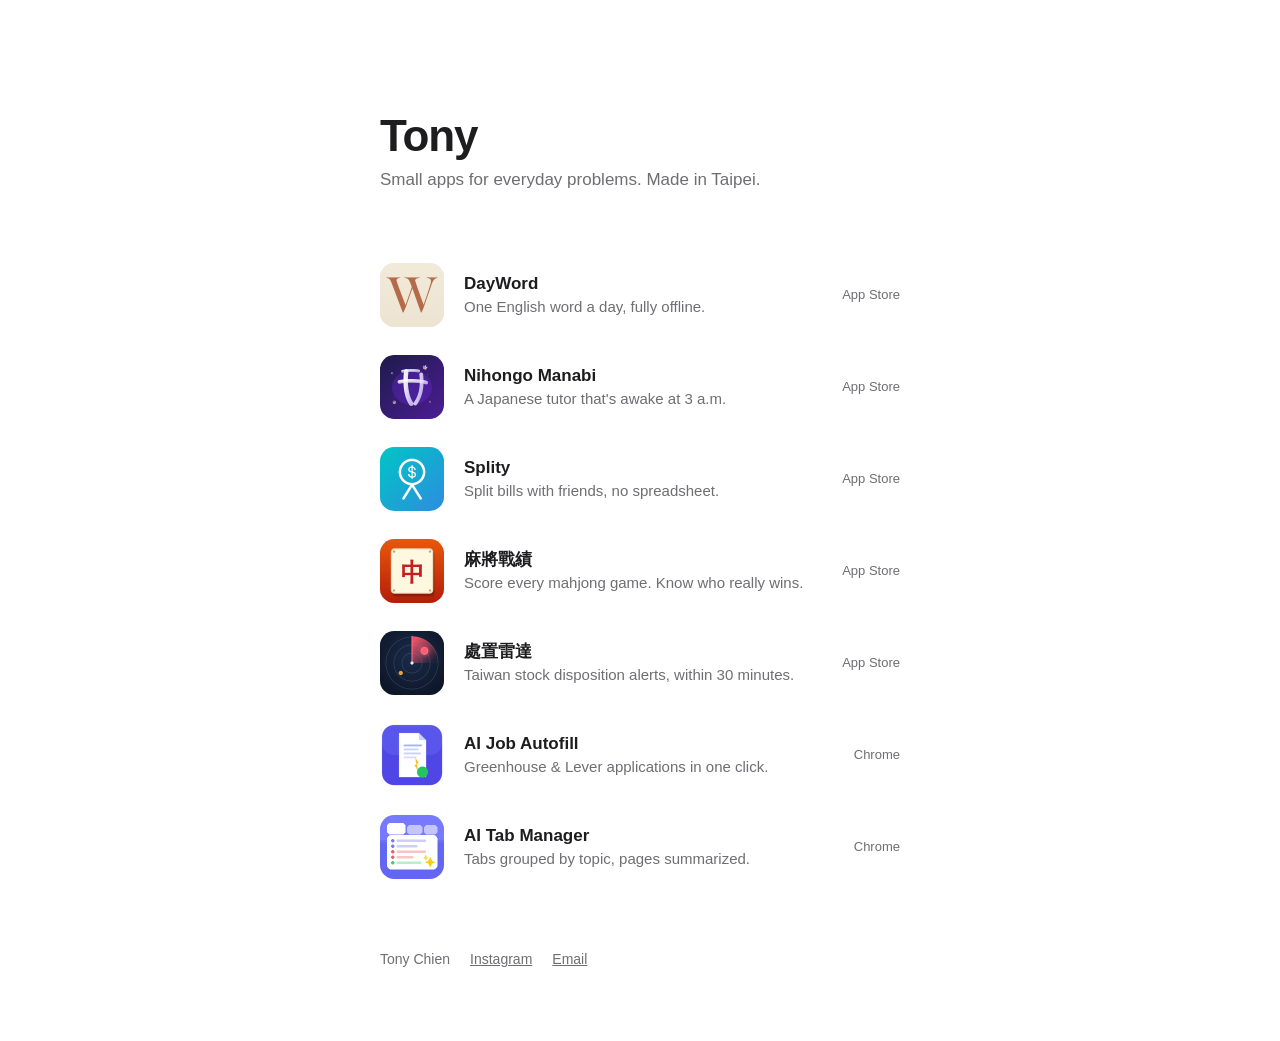
==== index.html @ 63f9766a "Cache-bust stylesheet Claude-Session: https://claude.ai/code/session_01DX9Jhdo5XYWZD6kGoF7Sya" ====
<!doctype html>
<html lang="en">
<head>
  <meta charset="utf-8">
  <meta name="viewport" content="width=device-width, initial-scale=1">
  <title>Tony — Apps</title>
  <meta name="description" content="Small apps by Tony (arlong): DayWord, Nihongo Manabi, Splity, 麻將戰績, 處置雷達, and two Chrome extensions.">
  <meta name="theme-color" content="#ffffff">
  <link rel="icon" type="image/png" href="favicon.png">
  <link rel="canonical" href="https://arlong6.github.io/">
  <meta property="og:type" content="website">
  <meta property="og:title" content="Tony — Apps">
  <meta property="og:description" content="Small apps for everyday problems. iOS apps and Chrome extensions by Tony (arlong).">
  <meta property="og:url" content="https://arlong6.github.io/">
  <meta property="og:image" content="https://arlong6.github.io/og.png">
  <meta property="og:image:width" content="1200">
  <meta property="og:image:height" content="630">
  <meta name="twitter:card" content="summary_large_image">
  <link rel="stylesheet" href="style.css?v=2">
</head>
<body>
  <main>
    <h1>Tony</h1>
    <p class="lede">Small apps for everyday problems. Made in Taipei.</p>

    <ul class="apps">
      <li><a href="https://apps.apple.com/app/id6763968236" rel="noopener">
        <img src="icons/dayword.png" alt="" width="56" height="56">
        <span class="text"><b>DayWord</b><span>One English word a day, fully offline.</span></span>
        <span class="store">App Store</span>
      </a></li>
      <li><a href="https://apps.apple.com/app/id6760352124" rel="noopener">
        <img src="icons/nihongo-manabi.png" alt="" width="56" height="56">
        <span class="text"><b>Nihongo Manabi</b><span>A Japanese tutor that's awake at 3 a.m.</span></span>
        <span class="store">App Store</span>
      </a></li>
      <li><a href="https://apps.apple.com/app/id6760477233" rel="noopener">
        <img src="icons/splity.png" alt="" width="56" height="56">
        <span class="text"><b>Splity</b><span>Split bills with friends, no spreadsheet.</span></span>
        <span class="store">App Store</span>
      </a></li>
      <li><a href="https://apps.apple.com/tw/app/id6760577332" rel="noopener">
        <img src="icons/mahjong.png" alt="" width="56" height="56">
        <span class="text"><b>麻將戰績</b><span>Score every mahjong game. Know who really wins.</span></span>
        <span class="store">App Store</span>
      </a></li>
      <li><a href="https://apps.apple.com/tw/app/id6802329246" rel="noopener">
        <img src="icons/stocktrack.png" alt="" width="56" height="56">
        <span class="text"><b>處置雷達</b><span>Taiwan stock disposition alerts, within 30 minutes.</span></span>
        <span class="store">App Store</span>
      </a></li>
      <li><a href="https://chromewebstore.google.com/detail/ai-job-autofill/pnmochkacndcpgacmhlhanahgofengaj" rel="noopener">
        <img src="icons/ai-job-autofill.png" alt="" width="56" height="56">
        <span class="text"><b>AI Job Autofill</b><span>Greenhouse &amp; Lever applications in one click.</span></span>
        <span class="store">Chrome</span>
      </a></li>
      <li><a href="https://chromewebstore.google.com/detail/ai-tab-manager/diklcnalgjdinhloiacaooidbmfhojch" rel="noopener">
        <img src="icons/ai-tab-manager.png" alt="" width="56" height="56">
        <span class="text"><b>AI Tab Manager</b><span>Tabs grouped by topic, pages summarized.</span></span>
        <span class="store">Chrome</span>
      </a></li>
    </ul>

    <footer>
      <span>Tony Chien</span>
      <a href="https://www.instagram.com/ccl_0120" rel="noopener">Instagram</a>
      <a href="mailto:tony0912045596@gmail.com">Email</a>
    </footer>
  </main>
</body>
</html>
---- style.css ----
:root {
  --ink: #1d1d1f;
  --muted: #6e6e73;
  --hover: #f5f5f7;
}

* { box-sizing: border-box; }

html { -webkit-text-size-adjust: 100%; }

body {
  margin: 0;
  background: #fff;
  color: var(--ink);
  font-family: -apple-system, BlinkMacSystemFont, "SF Pro Text", "PingFang TC", "Helvetica Neue", Helvetica, Arial, sans-serif;
  font-size: 17px;
  line-height: 1.45;
  -webkit-font-smoothing: antialiased;
}

main {
  max-width: 560px;
  margin: 0 auto;
  padding: 64px 20px 72px;
}

h1 {
  margin: 0;
  font-size: 36px;
  font-weight: 700;
  letter-spacing: -0.025em;
  line-height: 1.1;
}

.lede {
  margin: 8px 0 0;
  color: var(--muted);
}

.apps {
  list-style: none;
  margin: 44px 0 0;
  padding: 0;
}

.apps a {
  display: flex;
  align-items: center;
  gap: 16px;
  margin: 0 -12px;
  padding: 12px;
  border-radius: 16px;
  color: inherit;
  text-decoration: none;
}

.apps a:hover,
.apps a:focus-visible { background: var(--hover); outline: none; }

.apps img {
  flex: none;
  width: 56px;
  height: 56px;
  border-radius: 22.37%;
  box-shadow: inset 0 0 0 1px rgba(0, 0, 0, 0.06);
}

.text {
  flex: 1;
  min-width: 0;
  display: flex;
  flex-direction: column;
}

.text b { font-weight: 600; }

.text span {
  color: var(--muted);
  font-size: 15px;
}

.store {
  flex: none;
  color: var(--muted);
  font-size: 13px;
}

footer {
  margin-top: 56px;
  color: var(--muted);
  font-size: 14px;
  display: flex;
  gap: 20px;
}

footer a { color: inherit; }

@media (min-width: 640px) {
  main { padding-top: 112px; }
  h1 { font-size: 44px; }
  .apps { margin-top: 56px; }
  .apps a { gap: 20px; padding: 14px 16px; margin: 0 -16px; }
  .apps img { width: 64px; height: 64px; }
}
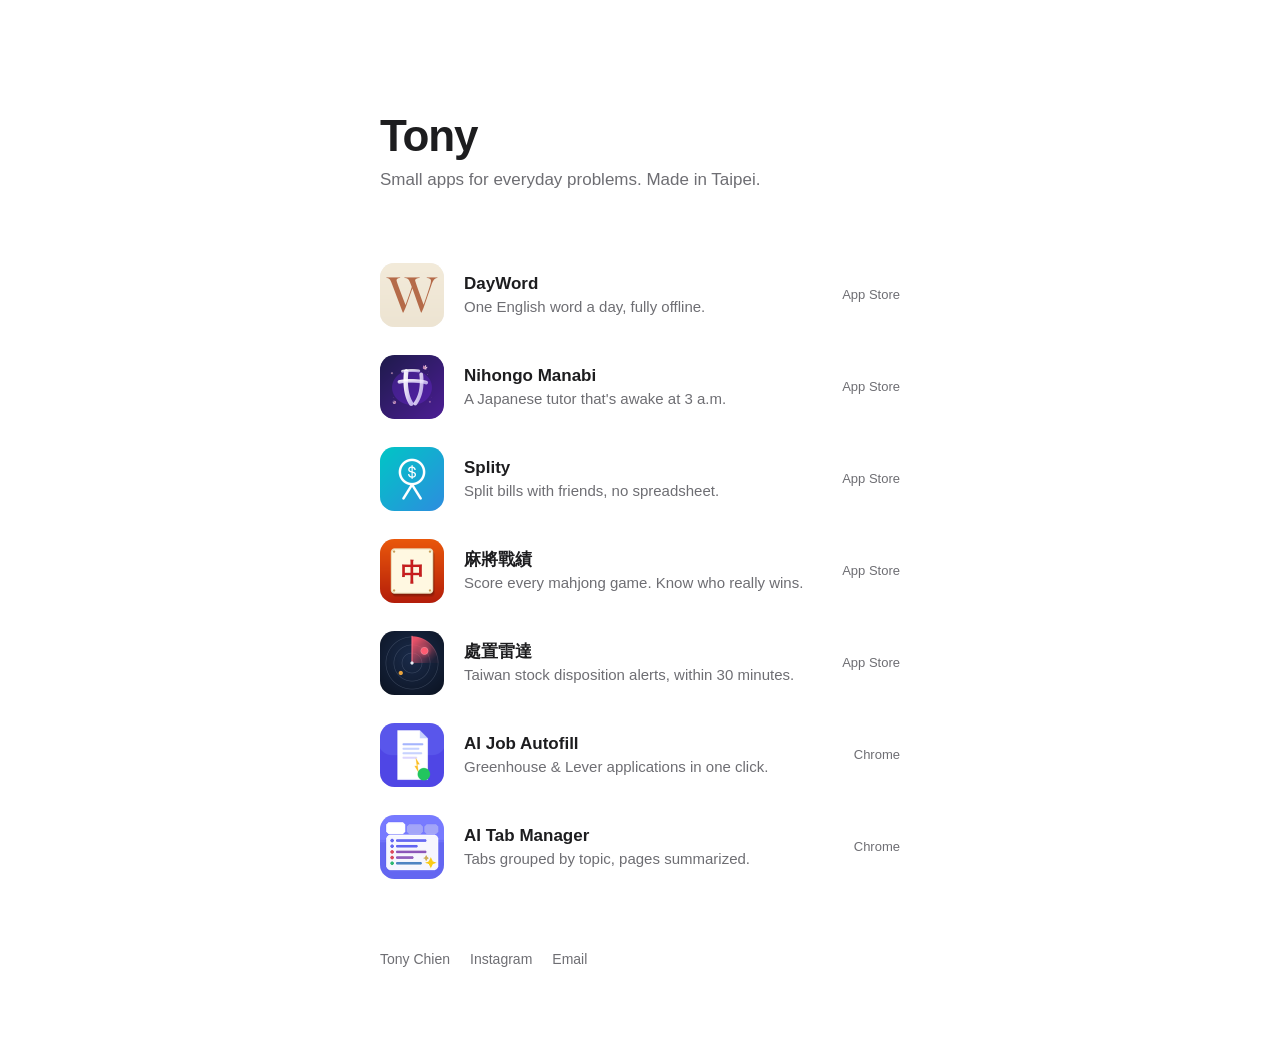
==== commit b68914c8: "Add entrance stagger, per-app colour hover, iOS press, dark mode; trim Chrome icon edges Claude-Sess" ====
--- a/index.html
+++ b/index.html
@@ -16,7 +16,7 @@
   <meta property="og:image:width" content="1200">
   <meta property="og:image:height" content="630">
   <meta name="twitter:card" content="summary_large_image">
-  <link rel="stylesheet" href="style.css?v=2">
+  <link rel="stylesheet" href="style.css?v=3">
 </head>
 <body>
   <main>
@@ -24,37 +24,37 @@
     <p class="lede">Small apps for everyday problems. Made in Taipei.</p>
 
     <ul class="apps">
-      <li><a href="https://apps.apple.com/app/id6763968236" rel="noopener">
+      <li style="--c:181,107,73;--i:1"><a href="https://apps.apple.com/app/id6763968236" rel="noopener">
         <img src="icons/dayword.png" alt="" width="56" height="56">
         <span class="text"><b>DayWord</b><span>One English word a day, fully offline.</span></span>
         <span class="store">App Store</span>
       </a></li>
-      <li><a href="https://apps.apple.com/app/id6760352124" rel="noopener">
+      <li style="--c:91,63,181;--i:2"><a href="https://apps.apple.com/app/id6760352124" rel="noopener">
         <img src="icons/nihongo-manabi.png" alt="" width="56" height="56">
         <span class="text"><b>Nihongo Manabi</b><span>A Japanese tutor that's awake at 3 a.m.</span></span>
         <span class="store">App Store</span>
       </a></li>
-      <li><a href="https://apps.apple.com/app/id6760477233" rel="noopener">
+      <li style="--c:12,183,204;--i:3"><a href="https://apps.apple.com/app/id6760477233" rel="noopener">
         <img src="icons/splity.png" alt="" width="56" height="56">
         <span class="text"><b>Splity</b><span>Split bills with friends, no spreadsheet.</span></span>
         <span class="store">App Store</span>
       </a></li>
-      <li><a href="https://apps.apple.com/tw/app/id6760577332" rel="noopener">
+      <li style="--c:227,81,11;--i:4"><a href="https://apps.apple.com/tw/app/id6760577332" rel="noopener">
         <img src="icons/mahjong.png" alt="" width="56" height="56">
         <span class="text"><b>麻將戰績</b><span>Score every mahjong game. Know who really wins.</span></span>
         <span class="store">App Store</span>
       </a></li>
-      <li><a href="https://apps.apple.com/tw/app/id6802329246" rel="noopener">
+      <li style="--c:224,74,95;--i:5"><a href="https://apps.apple.com/tw/app/id6802329246" rel="noopener">
         <img src="icons/stocktrack.png" alt="" width="56" height="56">
         <span class="text"><b>處置雷達</b><span>Taiwan stock disposition alerts, within 30 minutes.</span></span>
         <span class="store">App Store</span>
       </a></li>
-      <li><a href="https://chromewebstore.google.com/detail/ai-job-autofill/pnmochkacndcpgacmhlhanahgofengaj" rel="noopener">
+      <li style="--c:79,70,229;--i:6"><a href="https://chromewebstore.google.com/detail/ai-job-autofill/pnmochkacndcpgacmhlhanahgofengaj" rel="noopener">
         <img src="icons/ai-job-autofill.png" alt="" width="56" height="56">
         <span class="text"><b>AI Job Autofill</b><span>Greenhouse &amp; Lever applications in one click.</span></span>
         <span class="store">Chrome</span>
       </a></li>
-      <li><a href="https://chromewebstore.google.com/detail/ai-tab-manager/diklcnalgjdinhloiacaooidbmfhojch" rel="noopener">
+      <li style="--c:99,102,241;--i:7"><a href="https://chromewebstore.google.com/detail/ai-tab-manager/diklcnalgjdinhloiacaooidbmfhojch" rel="noopener">
         <img src="icons/ai-tab-manager.png" alt="" width="56" height="56">
         <span class="text"><b>AI Tab Manager</b><span>Tabs grouped by topic, pages summarized.</span></span>
         <span class="store">Chrome</span>
--- a/style.css
+++ b/style.css
@@ -1,7 +1,25 @@
 :root {
+  --bg: #fff;
   --ink: #1d1d1f;
   --muted: #6e6e73;
-  --hover: #f5f5f7;
+  --tint: 0.09;
+  --ease: cubic-bezier(0.22, 1, 0.36, 1);
+}
+
+@media (prefers-color-scheme: dark) {
+  :root:not([data-theme="light"]) {
+    --bg: #000;
+    --ink: #f5f5f7;
+    --muted: #8e8e93;
+    --tint: 0.16;
+  }
+}
+
+:root[data-theme="dark"] {
+  --bg: #000;
+  --ink: #f5f5f7;
+  --muted: #8e8e93;
+  --tint: 0.16;
 }
 
 * { box-sizing: border-box; }
@@ -10,7 +28,7 @@
 
 body {
   margin: 0;
-  background: #fff;
+  background: var(--bg);
   color: var(--ink);
   font-family: -apple-system, BlinkMacSystemFont, "SF Pro Text", "PingFang TC", "Helvetica Neue", Helvetica, Arial, sans-serif;
   font-size: 17px;
@@ -24,6 +42,20 @@
   padding: 64px 20px 72px;
 }
 
+/* Entrance: title first, then each row 50ms apart */
+@keyframes rise {
+  from { opacity: 0; transform: translateY(10px); }
+  to   { opacity: 1; transform: none; }
+}
+
+h1, .lede, .apps li, footer {
+  animation: rise 0.6s var(--ease) both;
+  animation-delay: calc(80ms + var(--i, 0) * 50ms);
+}
+
+.lede { --i: 1; }
+footer { --i: 9; }
+
 h1 {
   margin: 0;
   font-size: 36px;
@@ -35,6 +67,7 @@
 .lede {
   margin: 8px 0 0;
   color: var(--muted);
+  text-wrap: pretty;
 }
 
 .apps {
@@ -43,6 +76,7 @@
   padding: 0;
 }
 
+/* Each row carries its app's own colour (--c, set inline as r,g,b) */
 .apps a {
   display: flex;
   align-items: center;
@@ -52,10 +86,14 @@
   border-radius: 16px;
   color: inherit;
   text-decoration: none;
+  transition: background-color 0.25s var(--ease);
 }
 
 .apps a:hover,
-.apps a:focus-visible { background: var(--hover); outline: none; }
+.apps a:focus-visible {
+  background: rgba(var(--c), var(--tint));
+  outline: none;
+}
 
 .apps img {
   flex: none;
@@ -63,6 +101,18 @@
   height: 56px;
   border-radius: 22.37%;
   box-shadow: inset 0 0 0 1px rgba(0, 0, 0, 0.06);
+  transition: transform 0.3s var(--ease), box-shadow 0.3s var(--ease);
+}
+
+.apps a:hover img {
+  transform: translateY(-2px) scale(1.04);
+  box-shadow: inset 0 0 0 1px rgba(0, 0, 0, 0.06), 0 10px 24px -8px rgba(var(--c), 0.55);
+}
+
+/* iOS home-screen press */
+.apps a:active img {
+  transform: scale(0.94);
+  transition-duration: 0.1s;
 }
 
 .text {
@@ -83,7 +133,11 @@
   flex: none;
   color: var(--muted);
   font-size: 13px;
+  transition: color 0.25s var(--ease);
 }
+
+.apps a:hover .store,
+.apps a:focus-visible .store { color: rgb(var(--c)); }
 
 footer {
   margin-top: 56px;
@@ -93,7 +147,14 @@
   gap: 20px;
 }
 
-footer a { color: inherit; }
+footer a {
+  color: inherit;
+  text-decoration-color: transparent;
+  text-underline-offset: 3px;
+  transition: color 0.2s var(--ease), text-decoration-color 0.2s var(--ease);
+}
+
+footer a:hover { color: var(--ink); text-decoration-color: currentColor; }
 
 @media (min-width: 640px) {
   main { padding-top: 112px; }
@@ -102,3 +163,9 @@
   .apps a { gap: 20px; padding: 14px 16px; margin: 0 -16px; }
   .apps img { width: 64px; height: 64px; }
 }
+
+@media (prefers-reduced-motion: reduce) {
+  h1, .lede, .apps li, footer { animation: none; }
+  .apps a, .apps img, .store, footer a { transition: none; }
+  .apps a:hover img { transform: none; }
+}
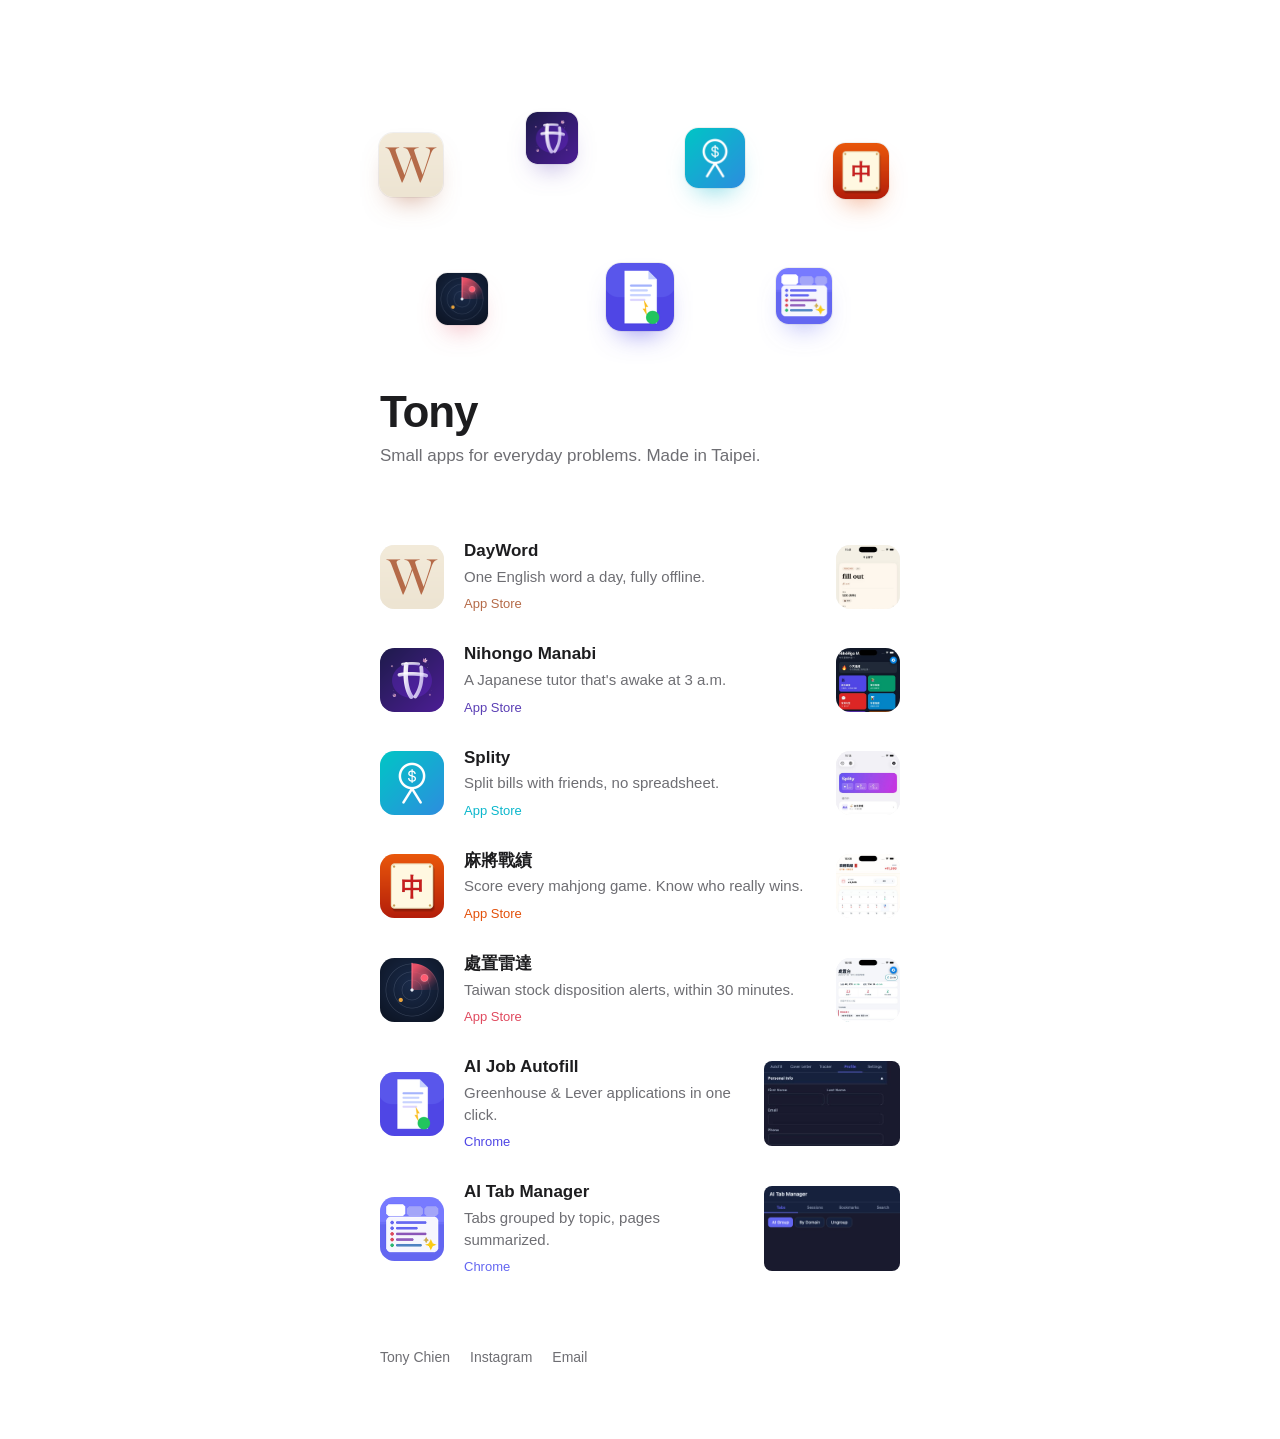
==== commit 40a3d9d0: "Ship D: floating icon hero + real screenshots; build.py generates index.html Claude-Session: https:/" ====
--- a/index.html
+++ b/index.html
@@ -16,48 +16,56 @@
   <meta property="og:image:width" content="1200">
   <meta property="og:image:height" content="630">
   <meta name="twitter:card" content="summary_large_image">
-  <link rel="stylesheet" href="style.css?v=3">
+  <link rel="stylesheet" href="style.css?v=4">
 </head>
 <body>
   <main>
+    <div class="hero" aria-hidden="true">
+      <a href="#dayword" style="--c:181,107,73;left:4%;top:8%;width:64px;height:64px;--r:-8deg;--d:7s;--dl:0s"><img src="icons/dayword.png" alt=""></a>
+      <a href="#nihongo-manabi" style="--c:91,63,181;left:30%;top:0%;width:52px;height:52px;--r:6deg;--d:8s;--dl:-2s"><img src="icons/nihongo-manabi.png" alt=""></a>
+      <a href="#splity" style="--c:12,183,204;left:58%;top:6%;width:60px;height:60px;--r:-4deg;--d:6.5s;--dl:-4s"><img src="icons/splity.png" alt=""></a>
+      <a href="#mahjong" style="--c:227,81,11;left:84%;top:12%;width:56px;height:56px;--r:9deg;--d:7.5s;--dl:-1s"><img src="icons/mahjong.png" alt=""></a>
+      <a href="#stocktrack" style="--c:224,74,95;left:14%;top:62%;width:52px;height:52px;--r:5deg;--d:8.5s;--dl:-3s"><img src="icons/stocktrack.png" alt=""></a>
+      <a href="#ai-job-autofill" style="--c:79,70,229;left:44%;top:58%;width:68px;height:68px;--r:-6deg;--d:7s;--dl:-5s"><img src="icons/ai-job-autofill.png" alt=""></a>
+      <a href="#ai-tab-manager" style="--c:99,102,241;left:74%;top:60%;width:56px;height:56px;--r:4deg;--d:6s;--dl:-2.5s"><img src="icons/ai-tab-manager.png" alt=""></a>
+    </div>
     <h1>Tony</h1>
     <p class="lede">Small apps for everyday problems. Made in Taipei.</p>
-
     <ul class="apps">
-      <li style="--c:181,107,73;--i:1"><a href="https://apps.apple.com/app/id6763968236" rel="noopener">
-        <img src="icons/dayword.png" alt="" width="56" height="56">
-        <span class="text"><b>DayWord</b><span>One English word a day, fully offline.</span></span>
-        <span class="store">App Store</span>
+      <li id="dayword" style="--c:181,107,73;--i:1"><a href="https://apps.apple.com/app/id6763968236" rel="noopener">
+        <img class="icon" src="icons/dayword.png" alt="" width="56" height="56">
+        <span class="text"><b>DayWord</b><span>One English word a day, fully offline.</span><small>App Store</small></span>
+        <img class="shot" src="shots/dayword.jpg" alt="DayWord screenshot" loading="lazy">
       </a></li>
-      <li style="--c:91,63,181;--i:2"><a href="https://apps.apple.com/app/id6760352124" rel="noopener">
-        <img src="icons/nihongo-manabi.png" alt="" width="56" height="56">
-        <span class="text"><b>Nihongo Manabi</b><span>A Japanese tutor that's awake at 3 a.m.</span></span>
-        <span class="store">App Store</span>
+      <li id="nihongo-manabi" style="--c:91,63,181;--i:2"><a href="https://apps.apple.com/app/id6760352124" rel="noopener">
+        <img class="icon" src="icons/nihongo-manabi.png" alt="" width="56" height="56">
+        <span class="text"><b>Nihongo Manabi</b><span>A Japanese tutor that's awake at 3 a.m.</span><small>App Store</small></span>
+        <img class="shot" src="shots/nihongo-manabi.jpg" alt="Nihongo Manabi screenshot" loading="lazy">
       </a></li>
-      <li style="--c:12,183,204;--i:3"><a href="https://apps.apple.com/app/id6760477233" rel="noopener">
-        <img src="icons/splity.png" alt="" width="56" height="56">
-        <span class="text"><b>Splity</b><span>Split bills with friends, no spreadsheet.</span></span>
-        <span class="store">App Store</span>
+      <li id="splity" style="--c:12,183,204;--i:3"><a href="https://apps.apple.com/app/id6760477233" rel="noopener">
+        <img class="icon" src="icons/splity.png" alt="" width="56" height="56">
+        <span class="text"><b>Splity</b><span>Split bills with friends, no spreadsheet.</span><small>App Store</small></span>
+        <img class="shot" src="shots/splity.jpg" alt="Splity screenshot" loading="lazy">
       </a></li>
-      <li style="--c:227,81,11;--i:4"><a href="https://apps.apple.com/tw/app/id6760577332" rel="noopener">
-        <img src="icons/mahjong.png" alt="" width="56" height="56">
-        <span class="text"><b>麻將戰績</b><span>Score every mahjong game. Know who really wins.</span></span>
-        <span class="store">App Store</span>
+      <li id="mahjong" style="--c:227,81,11;--i:4"><a href="https://apps.apple.com/tw/app/id6760577332" rel="noopener">
+        <img class="icon" src="icons/mahjong.png" alt="" width="56" height="56">
+        <span class="text"><b>麻將戰績</b><span>Score every mahjong game. Know who really wins.</span><small>App Store</small></span>
+        <img class="shot" src="shots/mahjong.jpg" alt="麻將戰績 screenshot" loading="lazy">
       </a></li>
-      <li style="--c:224,74,95;--i:5"><a href="https://apps.apple.com/tw/app/id6802329246" rel="noopener">
-        <img src="icons/stocktrack.png" alt="" width="56" height="56">
-        <span class="text"><b>處置雷達</b><span>Taiwan stock disposition alerts, within 30 minutes.</span></span>
-        <span class="store">App Store</span>
+      <li id="stocktrack" style="--c:224,74,95;--i:5"><a href="https://apps.apple.com/tw/app/id6802329246" rel="noopener">
+        <img class="icon" src="icons/stocktrack.png" alt="" width="56" height="56">
+        <span class="text"><b>處置雷達</b><span>Taiwan stock disposition alerts, within 30 minutes.</span><small>App Store</small></span>
+        <img class="shot" src="shots/stocktrack.jpg" alt="處置雷達 screenshot" loading="lazy">
       </a></li>
-      <li style="--c:79,70,229;--i:6"><a href="https://chromewebstore.google.com/detail/ai-job-autofill/pnmochkacndcpgacmhlhanahgofengaj" rel="noopener">
-        <img src="icons/ai-job-autofill.png" alt="" width="56" height="56">
-        <span class="text"><b>AI Job Autofill</b><span>Greenhouse &amp; Lever applications in one click.</span></span>
-        <span class="store">Chrome</span>
+      <li id="ai-job-autofill" style="--c:79,70,229;--i:6"><a href="https://chromewebstore.google.com/detail/ai-job-autofill/pnmochkacndcpgacmhlhanahgofengaj" rel="noopener">
+        <img class="icon" src="icons/ai-job-autofill.png" alt="" width="56" height="56">
+        <span class="text"><b>AI Job Autofill</b><span>Greenhouse & Lever applications in one click.</span><small>Chrome</small></span>
+        <img class="shot wide" src="shots/ai-job-autofill.jpg" alt="AI Job Autofill screenshot" loading="lazy">
       </a></li>
-      <li style="--c:99,102,241;--i:7"><a href="https://chromewebstore.google.com/detail/ai-tab-manager/diklcnalgjdinhloiacaooidbmfhojch" rel="noopener">
-        <img src="icons/ai-tab-manager.png" alt="" width="56" height="56">
-        <span class="text"><b>AI Tab Manager</b><span>Tabs grouped by topic, pages summarized.</span></span>
-        <span class="store">Chrome</span>
+      <li id="ai-tab-manager" style="--c:99,102,241;--i:7"><a href="https://chromewebstore.google.com/detail/ai-tab-manager/diklcnalgjdinhloiacaooidbmfhojch" rel="noopener">
+        <img class="icon" src="icons/ai-tab-manager.png" alt="" width="56" height="56">
+        <span class="text"><b>AI Tab Manager</b><span>Tabs grouped by topic, pages summarized.</span><small>Chrome</small></span>
+        <img class="shot wide" src="shots/ai-tab-manager.jpg" alt="AI Tab Manager screenshot" loading="lazy">
       </a></li>
     </ul>
 
--- a/style.css
+++ b/style.css
@@ -169,3 +169,24 @@
   .apps a, .apps img, .store, footer a { transition: none; }
   .apps a:hover img { transform: none; }
 }
+
+/* == generated by build.py == */
+.hero{position:relative;height:210px;margin:0 -8px 8px}
+.hero a{position:absolute;display:block;border-radius:22.37%;box-shadow:0 0 0 1px rgba(0,0,0,.06),0 14px 28px -14px rgba(var(--c),.7);animation:float var(--d) ease-in-out var(--dl) infinite;transition:transform .3s var(--ease)}
+.hero a:hover{animation-play-state:paused;transform:scale(1.08) rotate(0deg)!important}
+.hero img{display:block;width:100%;height:100%;border-radius:inherit}
+@keyframes float{0%,100%{transform:translateY(0) rotate(var(--r))}50%{transform:translateY(-9px) rotate(calc(var(--r) * -0.6))}}
+h1{margin-top:8px}
+.text small{display:none}
+@media (min-width:640px){.hero{height:260px;margin:0 -24px 16px}}
+@media (prefers-reduced-motion:reduce){.hero a{animation:none}}
+
+.apps a{align-items:center}
+.text small{display:none}
+.apps a .store{display:none}
+.shot{flex:none;width:60px;height:130px;object-fit:cover;object-position:top;border-radius:10px;box-shadow:0 0 0 1px rgba(0,0,0,.08),0 6px 16px -8px rgba(0,0,0,.35);transition:transform .35s var(--ease),box-shadow .35s var(--ease)}
+.shot.wide{width:112px;height:70px;border-radius:8px}
+.apps a:hover .shot{transform:translateY(-4px) rotate(-1.5deg) scale(1.04);box-shadow:0 0 0 1px rgba(0,0,0,.08),0 18px 30px -12px rgba(var(--c),.6)}
+.apps a .text{gap:2px}
+.apps a .text small{display:block;font-size:13px;color:rgb(var(--c));margin-top:6px}
+@media (min-width:640px){.shot{width:72px;height:156px}.shot.wide{width:136px;height:85px}}
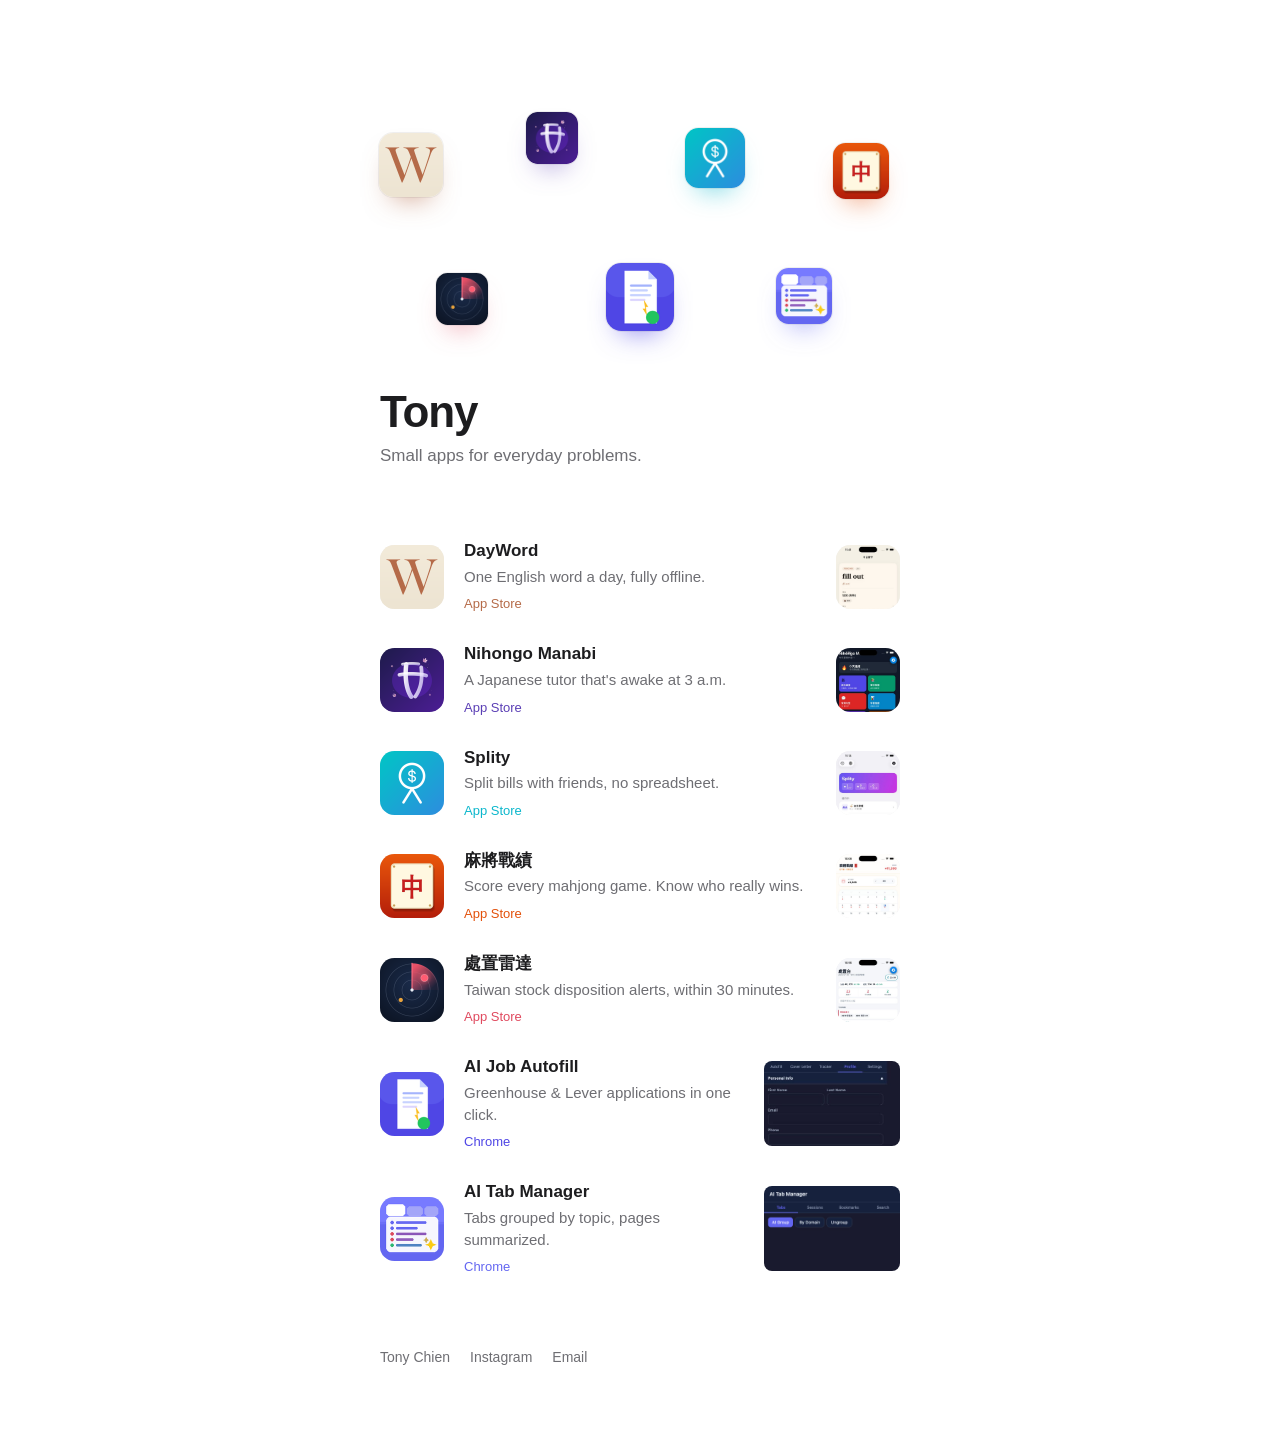
==== commit d48e8d51: "Shorter lede; dark background to #1c1c1e Claude-Session: https://claude.ai/code/session_01DX9Jhdo5XY" ====
--- a/index.html
+++ b/index.html
@@ -16,7 +16,7 @@
   <meta property="og:image:width" content="1200">
   <meta property="og:image:height" content="630">
   <meta name="twitter:card" content="summary_large_image">
-  <link rel="stylesheet" href="style.css?v=4">
+  <link rel="stylesheet" href="style.css?v=5">
 </head>
 <body>
   <main>
@@ -30,7 +30,7 @@
       <a href="#ai-tab-manager" style="--c:99,102,241;left:74%;top:60%;width:56px;height:56px;--r:4deg;--d:6s;--dl:-2.5s"><img src="icons/ai-tab-manager.png" alt=""></a>
     </div>
     <h1>Tony</h1>
-    <p class="lede">Small apps for everyday problems. Made in Taipei.</p>
+    <p class="lede">Small apps for everyday problems.</p>
     <ul class="apps">
       <li id="dayword" style="--c:181,107,73;--i:1"><a href="https://apps.apple.com/app/id6763968236" rel="noopener">
         <img class="icon" src="icons/dayword.png" alt="" width="56" height="56">
--- a/style.css
+++ b/style.css
@@ -8,17 +8,17 @@
 
 @media (prefers-color-scheme: dark) {
   :root:not([data-theme="light"]) {
-    --bg: #000;
+    --bg: #1c1c1e;
     --ink: #f5f5f7;
-    --muted: #8e8e93;
+    --muted: #98989d;
     --tint: 0.16;
   }
 }
 
 :root[data-theme="dark"] {
-  --bg: #000;
+  --bg: #1c1c1e;
   --ink: #f5f5f7;
-  --muted: #8e8e93;
+  --muted: #98989d;
   --tint: 0.16;
 }
 
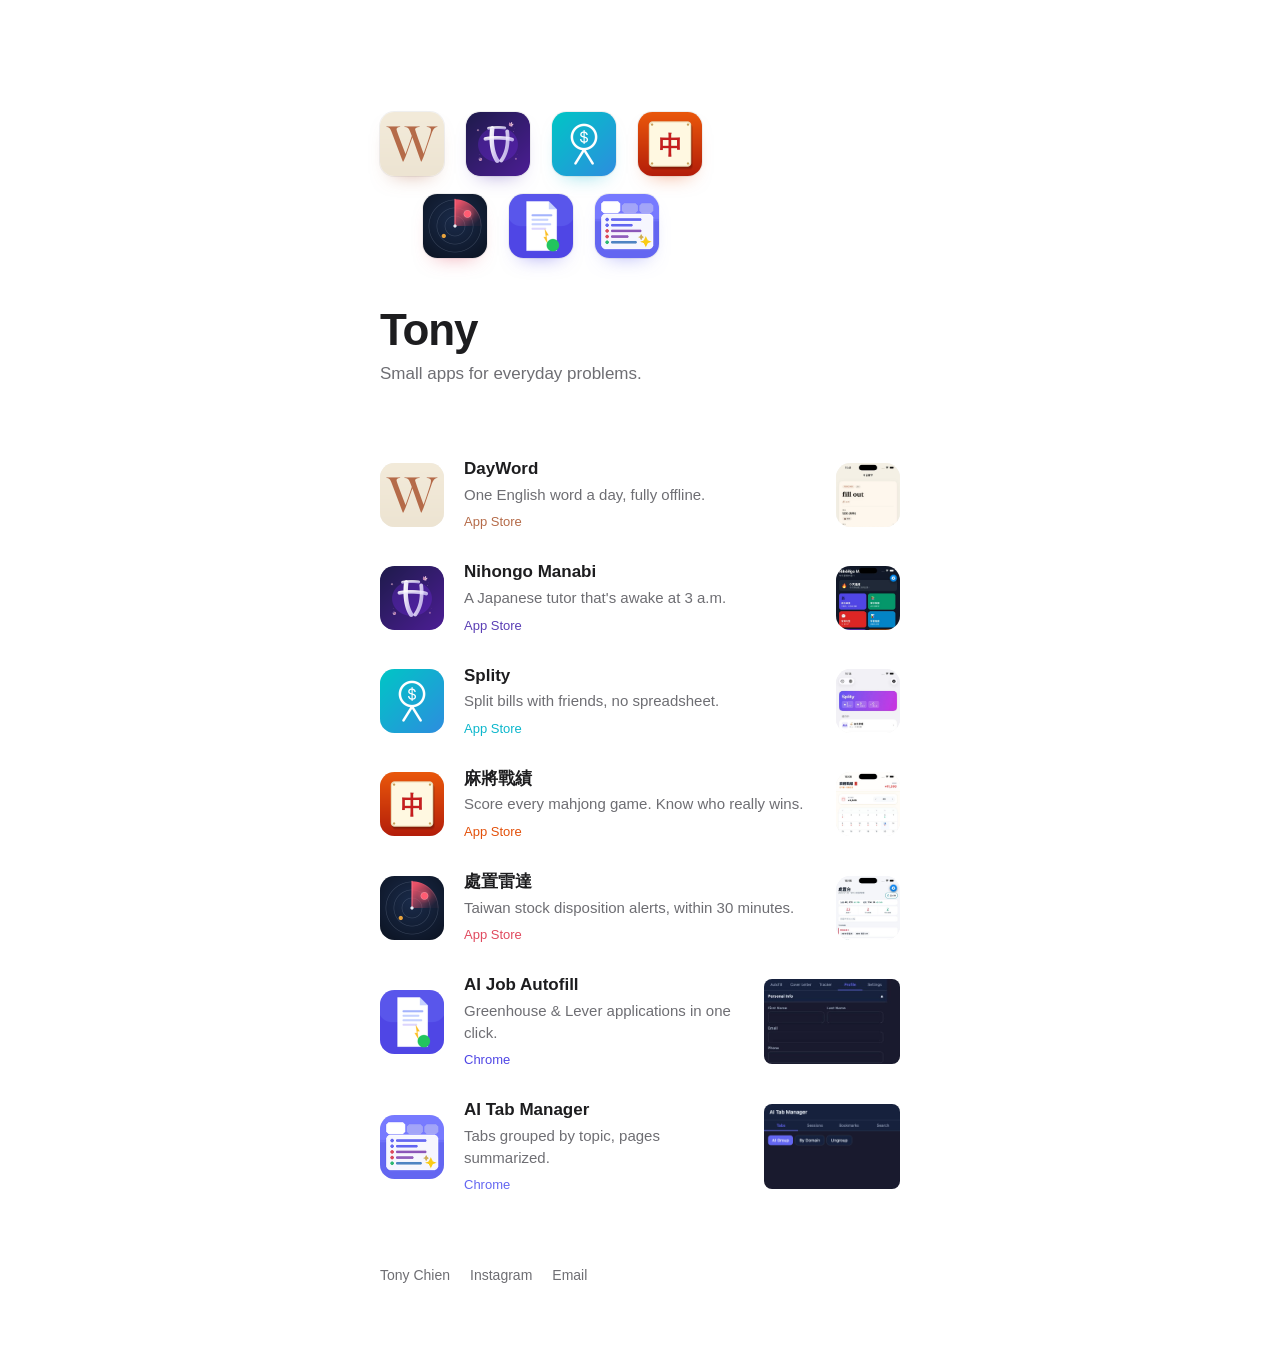
==== commit 726dc70f: "Tidy floating icon hero: two staggered rows, uniform size, softer glow Claude-Session: https://claud" ====
--- a/index.html
+++ b/index.html
@@ -6,7 +6,8 @@
   <title>Tony — Apps</title>
   <meta name="description" content="Small apps by Tony (arlong): DayWord, Nihongo Manabi, Splity, 麻將戰績, 處置雷達, and two Chrome extensions.">
   <meta name="theme-color" content="#ffffff">
-  <link rel="icon" type="image/png" href="favicon.png">
+  <link rel="icon" type="image/png" href="favicon.png?v=2">
+  <link rel="apple-touch-icon" href="apple-touch-icon.png">
   <link rel="canonical" href="https://arlong6.github.io/">
   <meta property="og:type" content="website">
   <meta property="og:title" content="Tony — Apps">
@@ -16,18 +17,13 @@
   <meta property="og:image:width" content="1200">
   <meta property="og:image:height" content="630">
   <meta name="twitter:card" content="summary_large_image">
-  <link rel="stylesheet" href="style.css?v=5">
+  <link rel="stylesheet" href="style.css?v=6">
 </head>
 <body>
   <main>
     <div class="hero" aria-hidden="true">
-      <a href="#dayword" style="--c:181,107,73;left:4%;top:8%;width:64px;height:64px;--r:-8deg;--d:7s;--dl:0s"><img src="icons/dayword.png" alt=""></a>
-      <a href="#nihongo-manabi" style="--c:91,63,181;left:30%;top:0%;width:52px;height:52px;--r:6deg;--d:8s;--dl:-2s"><img src="icons/nihongo-manabi.png" alt=""></a>
-      <a href="#splity" style="--c:12,183,204;left:58%;top:6%;width:60px;height:60px;--r:-4deg;--d:6.5s;--dl:-4s"><img src="icons/splity.png" alt=""></a>
-      <a href="#mahjong" style="--c:227,81,11;left:84%;top:12%;width:56px;height:56px;--r:9deg;--d:7.5s;--dl:-1s"><img src="icons/mahjong.png" alt=""></a>
-      <a href="#stocktrack" style="--c:224,74,95;left:14%;top:62%;width:52px;height:52px;--r:5deg;--d:8.5s;--dl:-3s"><img src="icons/stocktrack.png" alt=""></a>
-      <a href="#ai-job-autofill" style="--c:79,70,229;left:44%;top:58%;width:68px;height:68px;--r:-6deg;--d:7s;--dl:-5s"><img src="icons/ai-job-autofill.png" alt=""></a>
-      <a href="#ai-tab-manager" style="--c:99,102,241;left:74%;top:60%;width:56px;height:56px;--r:4deg;--d:6s;--dl:-2.5s"><img src="icons/ai-tab-manager.png" alt=""></a>
+      <div class="r"><a href="#dayword" style="--c:181,107,73;--r:-4deg;--d:7s;--dl:0.0s"><img src="icons/dayword.png" alt=""></a><a href="#nihongo-manabi" style="--c:91,63,181;--r:3deg;--d:8s;--dl:-0.9s"><img src="icons/nihongo-manabi.png" alt=""></a><a href="#splity" style="--c:12,183,204;--r:-2deg;--d:6.5s;--dl:-1.8s"><img src="icons/splity.png" alt=""></a><a href="#mahjong" style="--c:227,81,11;--r:4deg;--d:7.5s;--dl:-2.7s"><img src="icons/mahjong.png" alt=""></a></div>
+      <div class="r"><a href="#stocktrack" style="--c:224,74,95;--r:3deg;--d:8.5s;--dl:-3.6s"><img src="icons/stocktrack.png" alt=""></a><a href="#ai-job-autofill" style="--c:79,70,229;--r:-3deg;--d:7s;--dl:-4.5s"><img src="icons/ai-job-autofill.png" alt=""></a><a href="#ai-tab-manager" style="--c:99,102,241;--r:2deg;--d:6s;--dl:-5.4s"><img src="icons/ai-tab-manager.png" alt=""></a></div>
     </div>
     <h1>Tony</h1>
     <p class="lede">Small apps for everyday problems.</p>
--- a/style.css
+++ b/style.css
@@ -171,14 +171,15 @@
 }
 
 /* == generated by build.py == */
-.hero{position:relative;height:210px;margin:0 -8px 8px}
-.hero a{position:absolute;display:block;border-radius:22.37%;box-shadow:0 0 0 1px rgba(0,0,0,.06),0 14px 28px -14px rgba(var(--c),.7);animation:float var(--d) ease-in-out var(--dl) infinite;transition:transform .3s var(--ease)}
-.hero a:hover{animation-play-state:paused;transform:scale(1.08) rotate(0deg)!important}
+.hero{display:flex;flex-direction:column;gap:14px;margin:0 0 40px}
+.hero .r{display:flex;gap:18px}
+.hero .r + .r{padding-left:37px}
+.hero a{display:block;width:56px;height:56px;border-radius:22.37%;box-shadow:0 0 0 1px rgba(0,0,0,.06),0 10px 20px -12px rgba(var(--c),.55);animation:float var(--d) ease-in-out var(--dl) infinite;transition:transform .3s var(--ease),box-shadow .3s var(--ease)}
+.hero a:hover{animation-play-state:paused;transform:translateY(-4px) scale(1.06)!important;box-shadow:0 0 0 1px rgba(0,0,0,.06),0 16px 28px -12px rgba(var(--c),.7)}
 .hero img{display:block;width:100%;height:100%;border-radius:inherit}
-@keyframes float{0%,100%{transform:translateY(0) rotate(var(--r))}50%{transform:translateY(-9px) rotate(calc(var(--r) * -0.6))}}
-h1{margin-top:8px}
+@keyframes float{0%,100%{transform:translateY(0) rotate(var(--r))}50%{transform:translateY(-5px) rotate(calc(var(--r) * -0.5))}}
 .text small{display:none}
-@media (min-width:640px){.hero{height:260px;margin:0 -24px 16px}}
+@media (min-width:640px){.hero{gap:18px;margin-bottom:48px}.hero .r{gap:22px}.hero .r + .r{padding-left:43px}.hero a{width:64px;height:64px}}
 @media (prefers-reduced-motion:reduce){.hero a{animation:none}}
 
 .apps a{align-items:center}
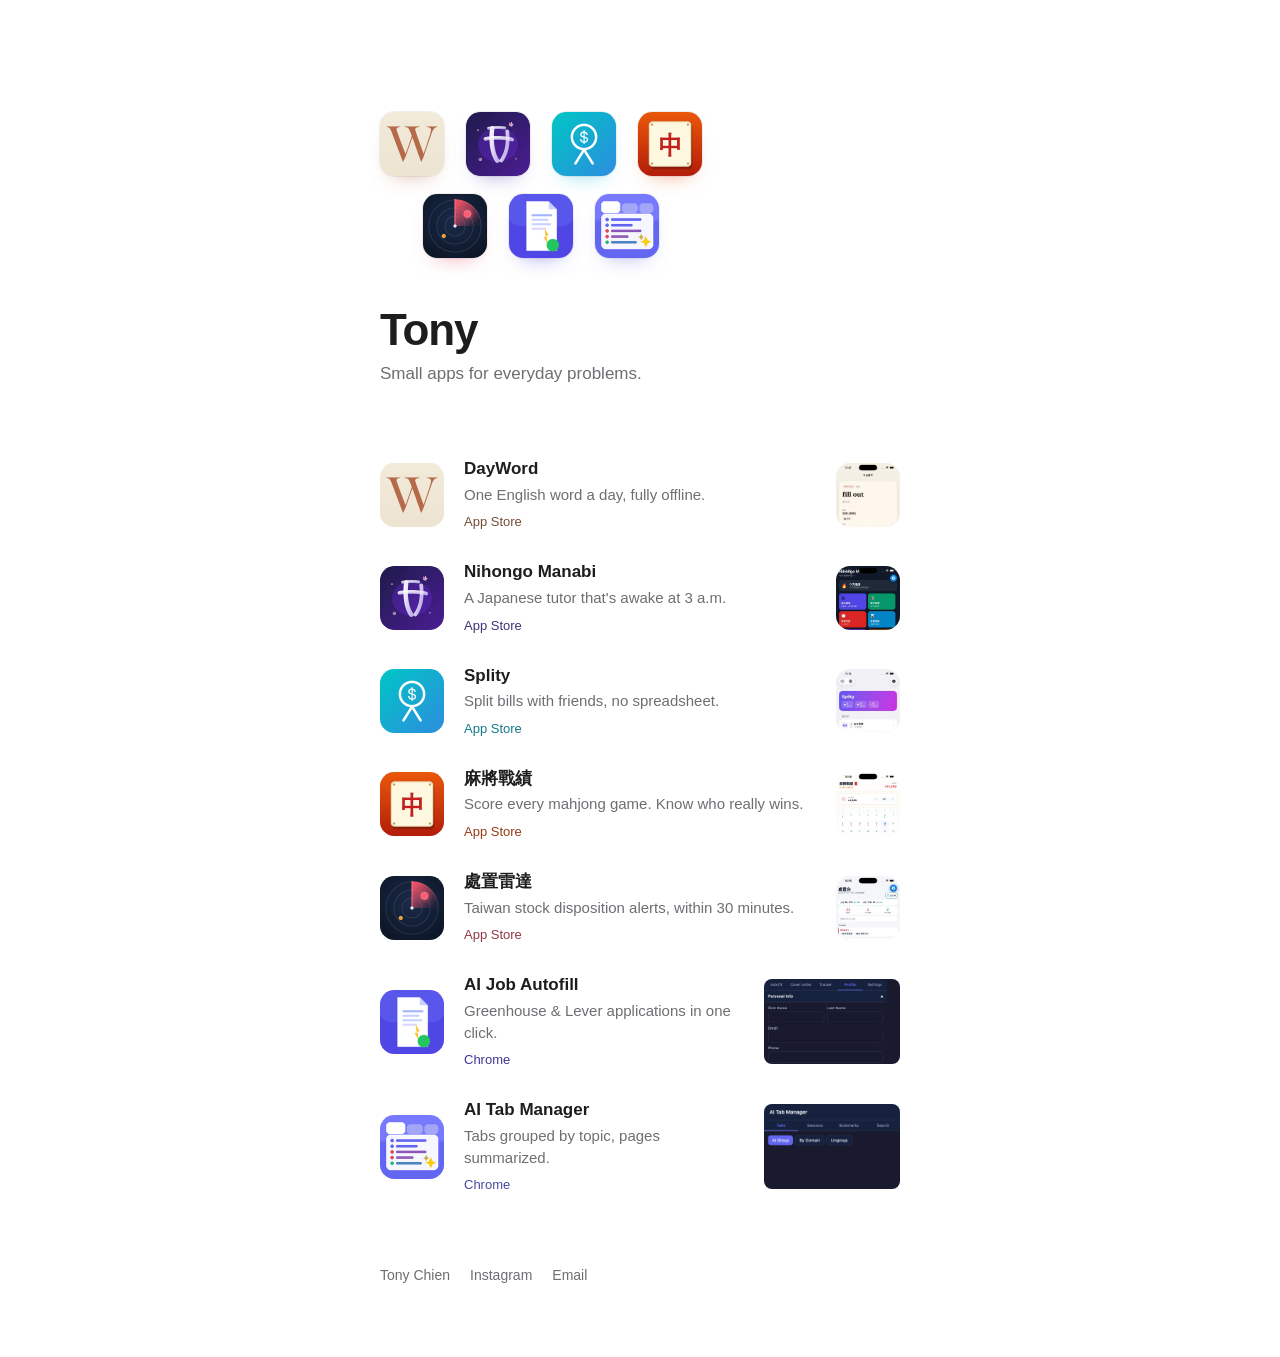
==== commit 99a6a1f6: "fix(a11y): raise contrast of App Store / Chrome labels in both colour schemes The 13px store label u" ====
--- a/index.html
+++ b/index.html
@@ -8,16 +8,16 @@
   <meta name="theme-color" content="#ffffff">
   <link rel="icon" type="image/png" href="favicon.png?v=2">
   <link rel="apple-touch-icon" href="apple-touch-icon.png">
-  <link rel="canonical" href="https://arlong6.github.io/">
+  <link rel="canonical" href="https://arlong.is-a.dev/">
   <meta property="og:type" content="website">
   <meta property="og:title" content="Tony — Apps">
   <meta property="og:description" content="Small apps for everyday problems. iOS apps and Chrome extensions by Tony (arlong).">
-  <meta property="og:url" content="https://arlong6.github.io/">
-  <meta property="og:image" content="https://arlong6.github.io/og.png">
+  <meta property="og:url" content="https://arlong.is-a.dev/">
+  <meta property="og:image" content="https://arlong.is-a.dev/og.png">
   <meta property="og:image:width" content="1200">
   <meta property="og:image:height" content="630">
   <meta name="twitter:card" content="summary_large_image">
-  <link rel="stylesheet" href="style.css?v=6">
+  <link rel="stylesheet" href="style.css?v=7">
 </head>
 <body>
   <main>
--- a/style.css
+++ b/style.css
@@ -189,5 +189,5 @@
 .shot.wide{width:112px;height:70px;border-radius:8px}
 .apps a:hover .shot{transform:translateY(-4px) rotate(-1.5deg) scale(1.04);box-shadow:0 0 0 1px rgba(0,0,0,.08),0 18px 30px -12px rgba(var(--c),.6)}
 .apps a .text{gap:2px}
-.apps a .text small{display:block;font-size:13px;color:rgb(var(--c));margin-top:6px}
+.apps a .text small{display:block;font-size:13px;color:rgb(var(--c));color:color-mix(in srgb,rgb(var(--c)) 60%,var(--ink));margin-top:6px}
 @media (min-width:640px){.shot{width:72px;height:156px}.shot.wide{width:136px;height:85px}}
